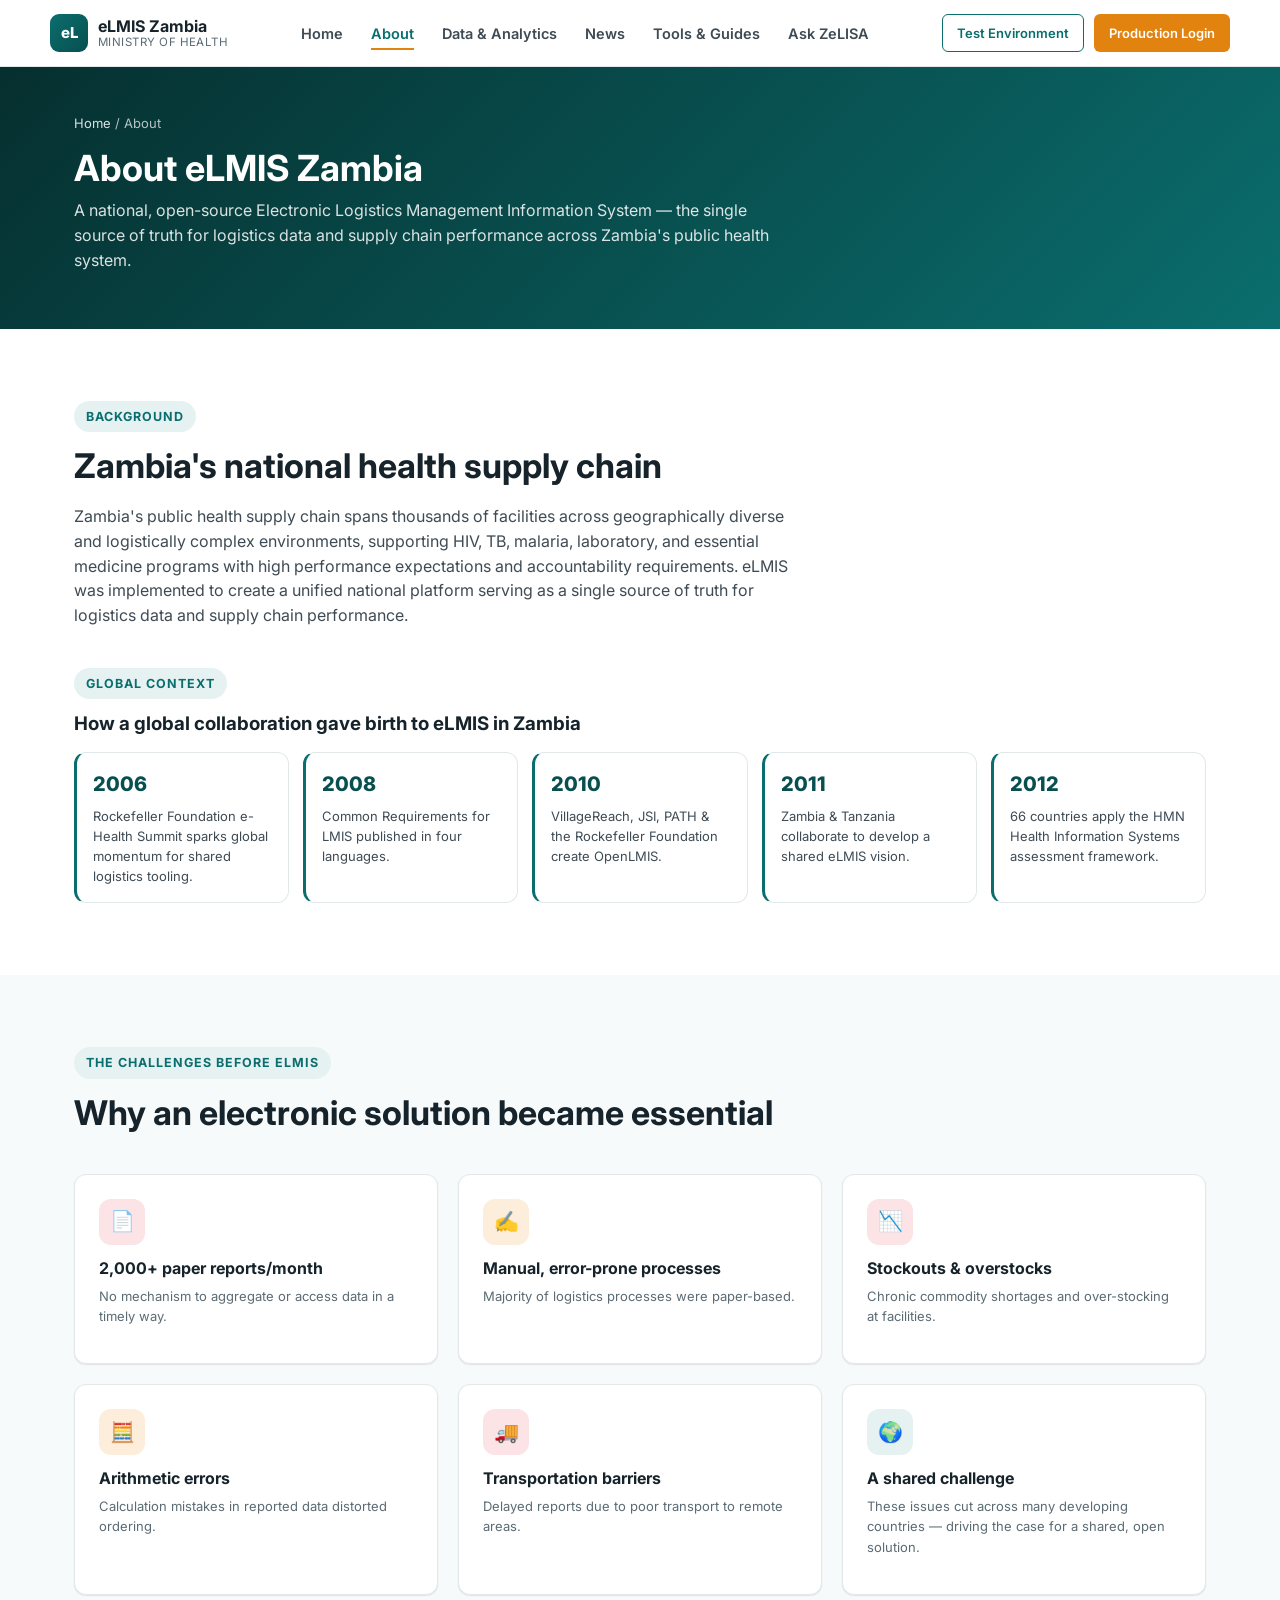
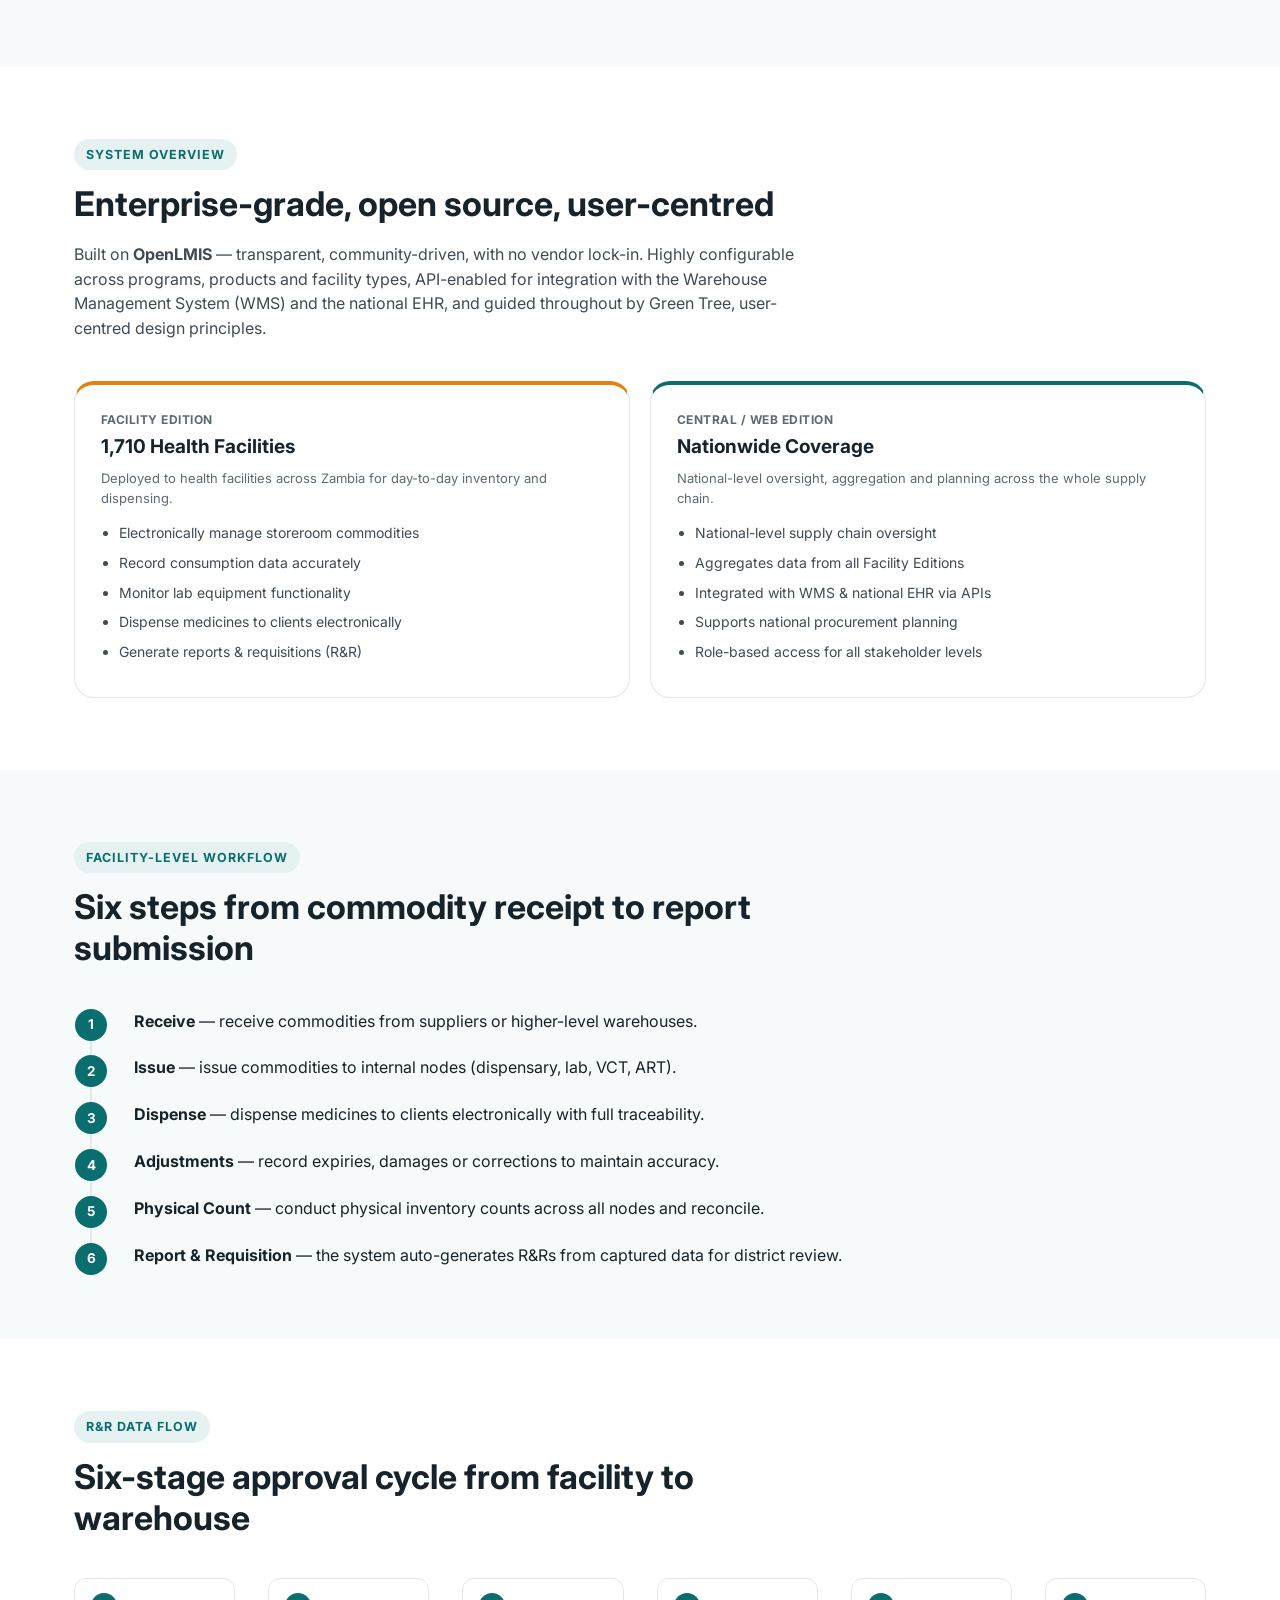
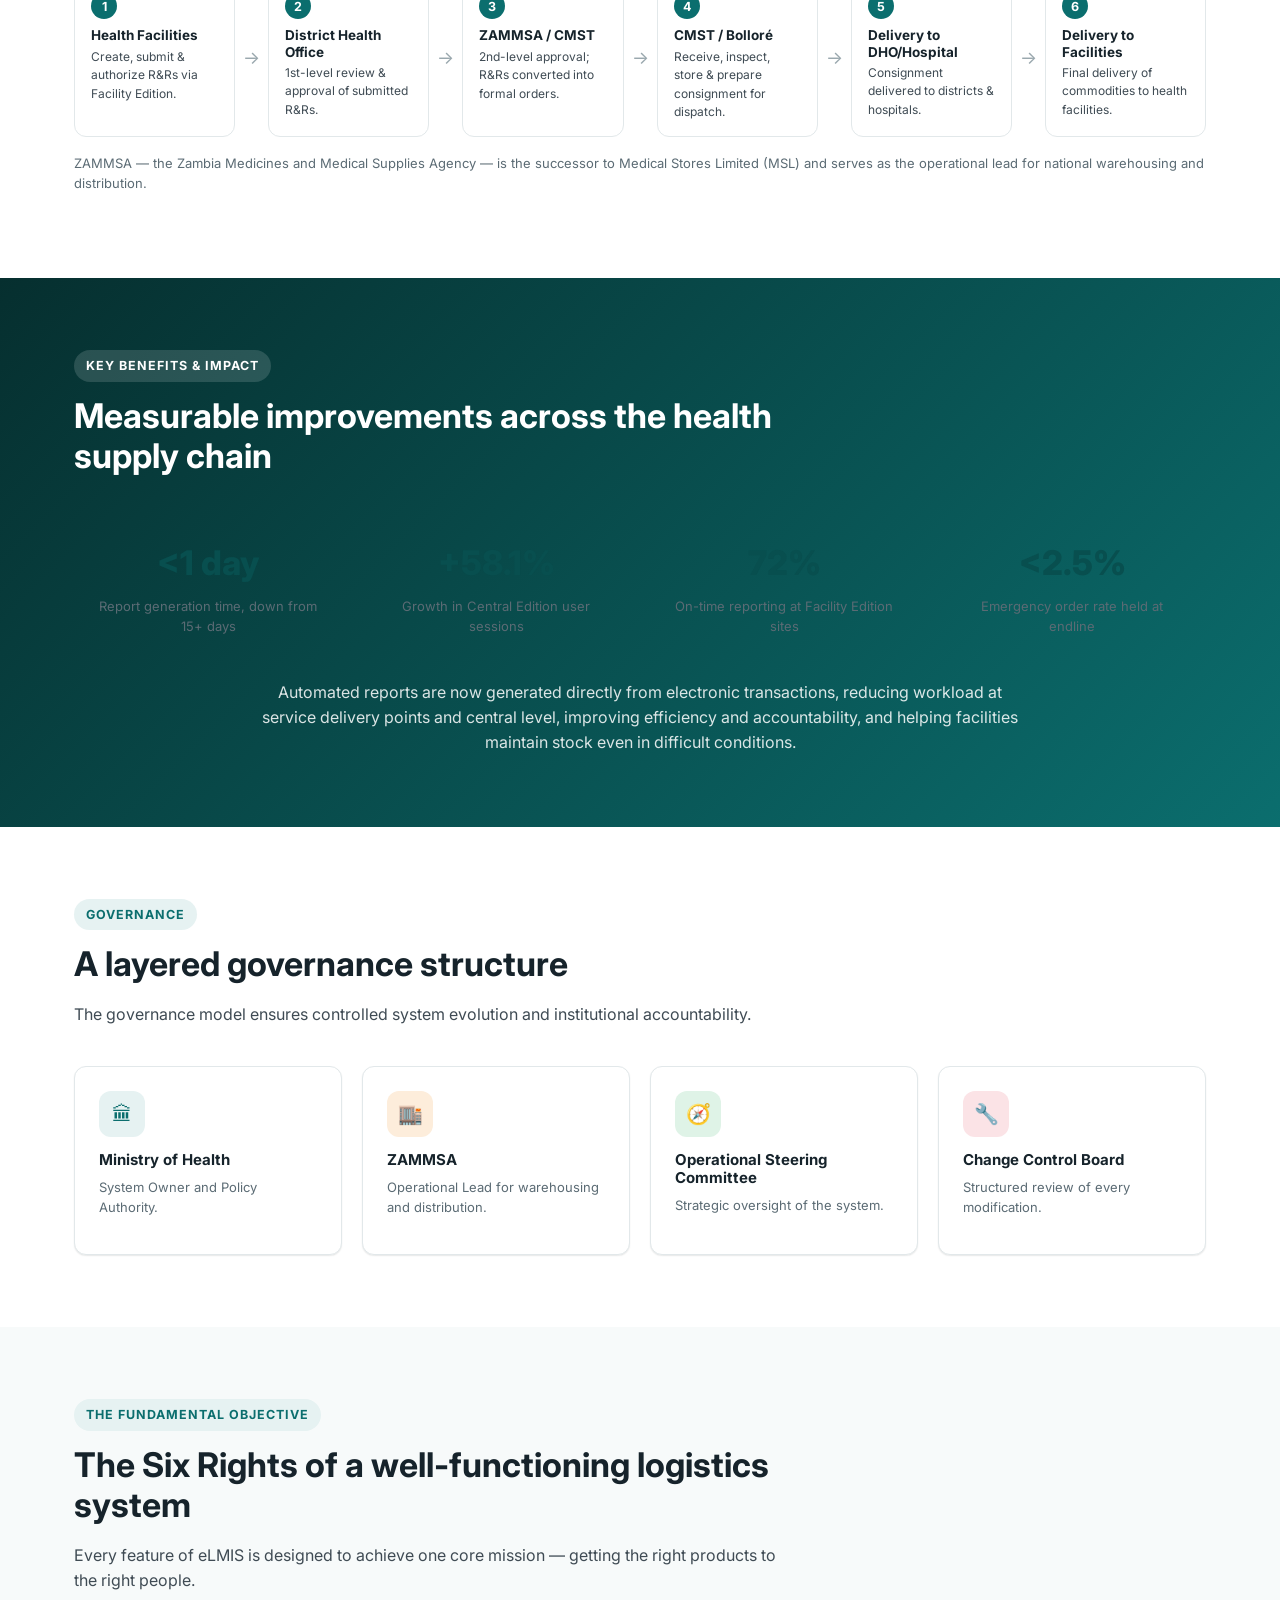
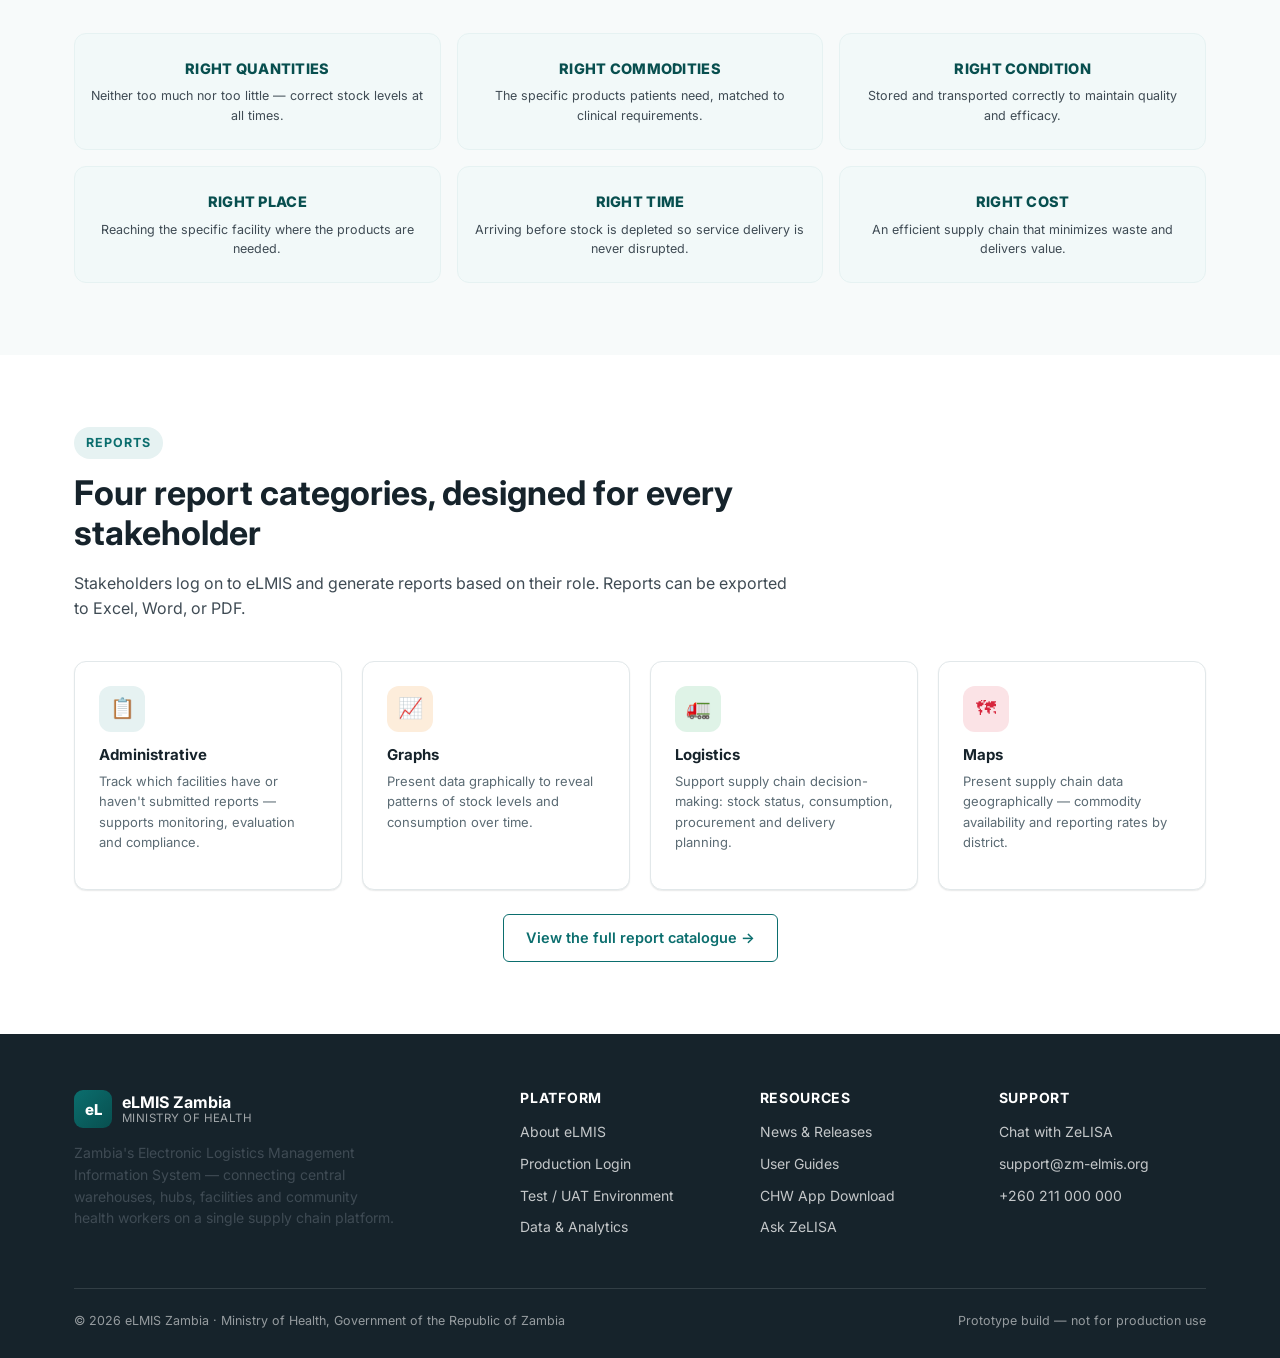
==== about.html @ 956656cf "Initial prototype: eLMIS Zambia portal" ====
<!DOCTYPE html>
<html lang="en">
<head>
<meta charset="UTF-8" />
<meta name="viewport" content="width=device-width, initial-scale=1.0" />
<title>About eLMIS — eLMIS Zambia</title>
<meta name="description" content="Background, history, editions, workflows and governance of Zambia's Electronic Logistics Management Information System (eLMIS)." />
<link rel="preconnect" href="https://fonts.googleapis.com">
<link href="https://fonts.googleapis.com/css2?family=Inter:wght@400;500;600;700;800&display=swap" rel="stylesheet">
<link rel="stylesheet" href="assets/css/style.css" />
</head>
<body>

<header class="site-header">
  <div class="container nav-bar">
    <a href="index.html" class="brand">
      <span class="brand-mark">eL</span>
      <span class="brand-text"><strong>eLMIS Zambia</strong><span>Ministry of Health</span></span>
    </a>
    <nav>
      <ul class="nav-links">
        <li><a href="index.html">Home</a></li>
        <li><a href="about.html" class="active">About</a></li>
        <li><a href="analytics.html">Data &amp; Analytics</a></li>
        <li><a href="news.html">News</a></li>
        <li><a href="tools-guides.html">Tools &amp; Guides</a></li>
        <li><a href="zelisa.html">Ask ZeLISA</a></li>
      </ul>
    </nav>
    <div class="nav-cta">
      <a href="index.html#environments" class="btn btn-secondary btn-sm">Test Environment</a>
      <a href="https://zm-elmis.org/public/pages/login.html" target="_blank" rel="noopener" class="btn btn-primary btn-sm">Production Login</a>
      <button class="nav-toggle" aria-label="Menu">☰</button>
    </div>
  </div>
</header>

<section class="page-hero">
  <div class="container">
    <div class="breadcrumb"><a href="index.html">Home</a> / About</div>
    <h1>About eLMIS Zambia</h1>
    <p style="max-width:700px; color:rgba(255,255,255,.85);">A national, open-source Electronic Logistics Management Information System — the single source of truth for logistics data and supply chain performance across Zambia's public health system.</p>
  </div>
</section>

<!-- BACKGROUND -->
<section class="section">
  <div class="container">
    <div class="section-head">
      <span class="eyebrow">Background</span>
      <h2>Zambia's national health supply chain</h2>
      <p>Zambia's public health supply chain spans thousands of facilities across geographically diverse and logistically complex environments, supporting HIV, TB, malaria, laboratory, and essential medicine programs with high performance expectations and accountability requirements. eLMIS was implemented to create a unified national platform serving as a single source of truth for logistics data and supply chain performance.</p>
    </div>

    <span class="eyebrow">Global Context</span>
    <h3 style="margin-bottom:16px;">How a global collaboration gave birth to eLMIS in Zambia</h3>
    <div class="timeline-grid">
      <div class="timeline-item"><div class="year">2006</div><p>Rockefeller Foundation e-Health Summit sparks global momentum for shared logistics tooling.</p></div>
      <div class="timeline-item"><div class="year">2008</div><p>Common Requirements for LMIS published in four languages.</p></div>
      <div class="timeline-item"><div class="year">2010</div><p>VillageReach, JSI, PATH &amp; the Rockefeller Foundation create OpenLMIS.</p></div>
      <div class="timeline-item"><div class="year">2011</div><p>Zambia &amp; Tanzania collaborate to develop a shared eLMIS vision.</p></div>
      <div class="timeline-item"><div class="year">2012</div><p>66 countries apply the HMN Health Information Systems assessment framework.</p></div>
    </div>
  </div>
</section>

<!-- CHALLENGES -->
<section class="section section--alt">
  <div class="container">
    <div class="section-head">
      <span class="eyebrow">The Challenges Before eLMIS</span>
      <h2>Why an electronic solution became essential</h2>
    </div>
    <div class="card-grid cols-3">
      <div class="card"><div class="icon-badge red">📄</div><h3 style="font-size:16px;">2,000+ paper reports/month</h3><p class="small">No mechanism to aggregate or access data in a timely way.</p></div>
      <div class="card"><div class="icon-badge orange">✍️</div><h3 style="font-size:16px;">Manual, error-prone processes</h3><p class="small">Majority of logistics processes were paper-based.</p></div>
      <div class="card"><div class="icon-badge red">📉</div><h3 style="font-size:16px;">Stockouts &amp; overstocks</h3><p class="small">Chronic commodity shortages and over-stocking at facilities.</p></div>
      <div class="card"><div class="icon-badge orange">🧮</div><h3 style="font-size:16px;">Arithmetic errors</h3><p class="small">Calculation mistakes in reported data distorted ordering.</p></div>
      <div class="card"><div class="icon-badge red">🚚</div><h3 style="font-size:16px;">Transportation barriers</h3><p class="small">Delayed reports due to poor transport to remote areas.</p></div>
      <div class="card"><div class="icon-badge teal">🌍</div><h3 style="font-size:16px;">A shared challenge</h3><p class="small">These issues cut across many developing countries — driving the case for a shared, open solution.</p></div>
    </div>
  </div>
</section>

<!-- SYSTEM OVERVIEW -->
<section class="section">
  <div class="container">
    <div class="section-head">
      <span class="eyebrow">System Overview</span>
      <h2>Enterprise-grade, open source, user-centred</h2>
      <p>Built on <strong>OpenLMIS</strong> — transparent, community-driven, with no vendor lock-in. Highly configurable across programs, products and facility types, API-enabled for integration with the Warehouse Management System (WMS) and the national EHR, and guided throughout by Green Tree, user-centred design principles.</p>
    </div>

    <div class="card-grid cols-2">
      <div class="edition-card facility">
        <div class="edition-badge">Facility Edition</div>
        <h3>1,710 Health Facilities</h3>
        <p class="small">Deployed to health facilities across Zambia for day-to-day inventory and dispensing.</p>
        <ul>
          <li>Electronically manage storeroom commodities</li>
          <li>Record consumption data accurately</li>
          <li>Monitor lab equipment functionality</li>
          <li>Dispense medicines to clients electronically</li>
          <li>Generate reports &amp; requisitions (R&amp;R)</li>
        </ul>
      </div>
      <div class="edition-card central">
        <div class="edition-badge">Central / Web Edition</div>
        <h3>Nationwide Coverage</h3>
        <p class="small">National-level oversight, aggregation and planning across the whole supply chain.</p>
        <ul>
          <li>National-level supply chain oversight</li>
          <li>Aggregates data from all Facility Editions</li>
          <li>Integrated with WMS &amp; national EHR via APIs</li>
          <li>Supports national procurement planning</li>
          <li>Role-based access for all stakeholder levels</li>
        </ul>
      </div>
    </div>
  </div>
</section>

<!-- FACILITY WORKFLOW -->
<section class="section section--alt">
  <div class="container">
    <div class="section-head">
      <span class="eyebrow">Facility-Level Workflow</span>
      <h2>Six steps from commodity receipt to report submission</h2>
    </div>
    <ol class="steps">
      <li><strong>Receive</strong> — receive commodities from suppliers or higher-level warehouses.</li>
      <li><strong>Issue</strong> — issue commodities to internal nodes (dispensary, lab, VCT, ART).</li>
      <li><strong>Dispense</strong> — dispense medicines to clients electronically with full traceability.</li>
      <li><strong>Adjustments</strong> — record expiries, damages or corrections to maintain accuracy.</li>
      <li><strong>Physical Count</strong> — conduct physical inventory counts across all nodes and reconcile.</li>
      <li><strong>Report &amp; Requisition</strong> — the system auto-generates R&amp;Rs from captured data for district review.</li>
    </ol>
  </div>
</section>

<!-- R&R DATA FLOW -->
<section class="section">
  <div class="container">
    <div class="section-head">
      <span class="eyebrow">R&amp;R Data Flow</span>
      <h2>Six-stage approval cycle from facility to warehouse</h2>
    </div>
    <div class="flow-steps">
      <div class="flow-step"><div class="flow-num">1</div><h4>Health Facilities</h4><p>Create, submit &amp; authorize R&amp;Rs via Facility Edition.</p></div>
      <div class="flow-arrow">→</div>
      <div class="flow-step"><div class="flow-num">2</div><h4>District Health Office</h4><p>1st-level review &amp; approval of submitted R&amp;Rs.</p></div>
      <div class="flow-arrow">→</div>
      <div class="flow-step"><div class="flow-num">3</div><h4>ZAMMSA / CMST</h4><p>2nd-level approval; R&amp;Rs converted into formal orders.</p></div>
      <div class="flow-arrow">→</div>
      <div class="flow-step"><div class="flow-num">4</div><h4>CMST / Bolloré</h4><p>Receive, inspect, store &amp; prepare consignment for dispatch.</p></div>
      <div class="flow-arrow">→</div>
      <div class="flow-step"><div class="flow-num">5</div><h4>Delivery to DHO/Hospital</h4><p>Consignment delivered to districts &amp; hospitals.</p></div>
      <div class="flow-arrow">→</div>
      <div class="flow-step"><div class="flow-num">6</div><h4>Delivery to Facilities</h4><p>Final delivery of commodities to health facilities.</p></div>
    </div>
    <p class="small" style="margin-top:16px;">ZAMMSA — the Zambia Medicines and Medical Supplies Agency — is the successor to Medical Stores Limited (MSL) and serves as the operational lead for national warehousing and distribution.</p>
  </div>
</section>

<!-- KEY IMPACT -->
<section class="section section--teal">
  <div class="container">
    <div class="section-head">
      <span class="eyebrow" style="background:rgba(255,255,255,.14); color:#fff;">Key Benefits &amp; Impact</span>
      <h2>Measurable improvements across the health supply chain</h2>
    </div>
    <div class="card-grid cols-4">
      <div class="impact-stat"><div class="big">&lt;1 day</div><div class="lbl">Report generation time, down from 15+ days</div></div>
      <div class="impact-stat"><div class="big">+58.1%</div><div class="lbl">Growth in Central Edition user sessions</div></div>
      <div class="impact-stat"><div class="big">72%</div><div class="lbl">On-time reporting at Facility Edition sites</div></div>
      <div class="impact-stat"><div class="big">&lt;2.5%</div><div class="lbl">Emergency order rate held at endline</div></div>
    </div>
    <p style="max-width:760px; margin:24px auto 0; text-align:center; color:rgba(255,255,255,.85);">
      Automated reports are now generated directly from electronic transactions, reducing workload at service delivery points and central level, improving efficiency and accountability, and helping facilities maintain stock even in difficult conditions.
    </p>
  </div>
</section>

<!-- GOVERNANCE -->
<section class="section">
  <div class="container">
    <div class="section-head">
      <span class="eyebrow">Governance</span>
      <h2>A layered governance structure</h2>
      <p>The governance model ensures controlled system evolution and institutional accountability.</p>
    </div>
    <div class="card-grid cols-4">
      <div class="card"><div class="icon-badge teal">🏛</div><h3 style="font-size:15px;">Ministry of Health</h3><p class="small">System Owner and Policy Authority.</p></div>
      <div class="card"><div class="icon-badge orange">🏬</div><h3 style="font-size:15px;">ZAMMSA</h3><p class="small">Operational Lead for warehousing and distribution.</p></div>
      <div class="card"><div class="icon-badge green">🧭</div><h3 style="font-size:15px;">Operational Steering Committee</h3><p class="small">Strategic oversight of the system.</p></div>
      <div class="card"><div class="icon-badge red">🔧</div><h3 style="font-size:15px;">Change Control Board</h3><p class="small">Structured review of every modification.</p></div>
    </div>
  </div>
</section>

<!-- SIX RIGHTS -->
<section class="section section--alt">
  <div class="container">
    <div class="section-head">
      <span class="eyebrow">The Fundamental Objective</span>
      <h2>The Six Rights of a well-functioning logistics system</h2>
      <p>Every feature of eLMIS is designed to achieve one core mission — getting the right products to the right people.</p>
    </div>
    <div class="rights-grid">
      <div class="right-box"><div class="right-title">RIGHT QUANTITIES</div><p>Neither too much nor too little — correct stock levels at all times.</p></div>
      <div class="right-box"><div class="right-title">RIGHT COMMODITIES</div><p>The specific products patients need, matched to clinical requirements.</p></div>
      <div class="right-box"><div class="right-title">RIGHT CONDITION</div><p>Stored and transported correctly to maintain quality and efficacy.</p></div>
      <div class="right-box"><div class="right-title">RIGHT PLACE</div><p>Reaching the specific facility where the products are needed.</p></div>
      <div class="right-box"><div class="right-title">RIGHT TIME</div><p>Arriving before stock is depleted so service delivery is never disrupted.</p></div>
      <div class="right-box"><div class="right-title">RIGHT COST</div><p>An efficient supply chain that minimizes waste and delivers value.</p></div>
    </div>
  </div>
</section>

<!-- REPORT CATEGORIES -->
<section class="section" id="report-categories">
  <div class="container">
    <div class="section-head">
      <span class="eyebrow">Reports</span>
      <h2>Four report categories, designed for every stakeholder</h2>
      <p>Stakeholders log on to eLMIS and generate reports based on their role. Reports can be exported to Excel, Word, or PDF.</p>
    </div>
    <div class="card-grid cols-4">
      <div class="card"><div class="icon-badge teal">📋</div><h3 style="font-size:15px;">Administrative</h3><p class="small">Track which facilities have or haven't submitted reports — supports monitoring, evaluation and compliance.</p></div>
      <div class="card"><div class="icon-badge orange">📈</div><h3 style="font-size:15px;">Graphs</h3><p class="small">Present data graphically to reveal patterns of stock levels and consumption over time.</p></div>
      <div class="card"><div class="icon-badge green">🚛</div><h3 style="font-size:15px;">Logistics</h3><p class="small">Support supply chain decision-making: stock status, consumption, procurement and delivery planning.</p></div>
      <div class="card"><div class="icon-badge red">🗺</div><h3 style="font-size:15px;">Maps</h3><p class="small">Present supply chain data geographically — commodity availability and reporting rates by district.</p></div>
    </div>
    <div class="text-center" style="margin-top:24px;">
      <a href="tools-guides.html#report-catalogue" class="btn btn-secondary">View the full report catalogue →</a>
    </div>
  </div>
</section>

<footer class="site-footer" id="site-footer"></footer>

<script src="assets/js/icons.js"></script>
<script src="assets/js/main.js"></script>
<script src="assets/js/partials.js"></script>
</body>
</html>
---- assets/css/style.css ----
/* ==========================================================================
   eLMIS Zambia Portal — Prototype Stylesheet
   ========================================================================== */

:root {
  --teal: #0b6e6e;
  --teal-dark: #084f4f;
  --teal-darker: #062f2f;
  --teal-light: #e6f2f2;
  --teal-tint: #f2f9f9;
  --green: #178a4c;
  --orange: #e2820f;
  --red: #d7263d;
  --amber: #f4b400;

  --ink: #16232b;
  --gray-900: #1f2937;
  --gray-700: #3f4b54;
  --gray-600: #5b6b74;
  --gray-400: #9aa8ae;
  --gray-200: #e2e8ea;
  --gray-100: #eef2f3;
  --gray-50: #f7fafa;
  --white: #ffffff;

  --radius-sm: 6px;
  --radius: 12px;
  --radius-lg: 20px;
  --shadow-sm: 0 1px 2px rgba(16, 34, 34, 0.06), 0 1px 1px rgba(16,34,34,0.04);
  --shadow: 0 8px 24px rgba(8, 40, 40, 0.08);
  --shadow-lg: 0 20px 48px rgba(8, 40, 40, 0.14);
  --maxw: 1180px;
}

* { box-sizing: border-box; }
html { scroll-behavior: smooth; }

body {
  margin: 0;
  font-family: "Inter", -apple-system, BlinkMacSystemFont, "Segoe UI", Roboto, sans-serif;
  color: var(--ink);
  background: var(--white);
  line-height: 1.55;
  -webkit-font-smoothing: antialiased;
}

img { max-width: 100%; display: block; }
a { color: inherit; }
h1, h2, h3, h4 { line-height: 1.2; margin: 0 0 .5em; font-weight: 700; }
p { margin: 0 0 1em; color: var(--gray-700); }

.container {
  max-width: var(--maxw);
  margin: 0 auto;
  padding: 0 24px;
}

.section { padding: 72px 0; }
.section--tight { padding: 40px 0; }
.section--alt { background: var(--gray-50); }
.section--teal { background: linear-gradient(135deg, var(--teal-darker), var(--teal)); color: var(--white); }
.section--teal p, .section--teal h1, .section--teal h2, .section--teal h3 { color: var(--white); }

.eyebrow {
  display: inline-flex;
  align-items: center;
  gap: 8px;
  font-size: 12.5px;
  font-weight: 700;
  letter-spacing: .08em;
  text-transform: uppercase;
  color: var(--teal);
  background: var(--teal-light);
  padding: 6px 12px;
  border-radius: 999px;
  margin-bottom: 14px;
}

.section-head { max-width: 720px; margin: 0 0 40px; }
.section-head h2 { font-size: clamp(26px, 3vw, 34px); }
.section-head p { font-size: 16px; }

/* ---------------- Buttons ---------------- */
.btn {
  display: inline-flex;
  align-items: center;
  justify-content: center;
  gap: 8px;
  padding: 12px 22px;
  border-radius: var(--radius-sm);
  font-weight: 600;
  font-size: 14.5px;
  text-decoration: none;
  border: 1px solid transparent;
  cursor: pointer;
  transition: transform .12s ease, box-shadow .12s ease, background .15s ease;
  white-space: nowrap;
}
.btn:hover { transform: translateY(-1px); }
.btn-primary { background: var(--orange); color: var(--white); }
.btn-primary:hover { background: #c96f0a; }
.btn-secondary { background: var(--white); color: var(--teal); border-color: var(--teal); }
.btn-secondary:hover { background: var(--teal-light); }
.btn-outline-light { background: transparent; color: var(--white); border-color: rgba(255,255,255,.5); }
.btn-outline-light:hover { background: rgba(255,255,255,.12); }
.btn-dark { background: var(--ink); color: var(--white); }
.btn-block { width: 100%; }
.btn-sm { padding: 8px 14px; font-size: 13px; }

/* ---------------- Header / Nav ---------------- */
.site-header {
  position: sticky;
  top: 0;
  z-index: 100;
  background: var(--white);
  border-bottom: 1px solid var(--gray-200);
}
.nav-bar {
  display: flex;
  align-items: center;
  justify-content: space-between;
  gap: 24px;
  padding: 14px 0;
}
.brand { display: flex; align-items: center; gap: 10px; text-decoration: none; }
.brand-mark {
  width: 38px; height: 38px; border-radius: 9px;
  background: linear-gradient(135deg, var(--teal), var(--teal-dark));
  display: flex; align-items: center; justify-content: center;
  color: var(--white); font-weight: 800; font-size: 15px;
  flex-shrink: 0;
}
.brand-text { line-height: 1.1; }
.brand-text strong { display: block; font-size: 16px; color: var(--ink); }
.brand-text span { display: block; font-size: 11.5px; color: var(--gray-600); letter-spacing: .04em; text-transform: uppercase; }

.nav-links { display: flex; align-items: center; gap: 28px; list-style: none; margin: 0; padding: 0; }
.nav-links a {
  text-decoration: none; font-size: 14.5px; font-weight: 600; color: var(--gray-700);
  padding: 6px 0; border-bottom: 2px solid transparent;
}
.nav-links a:hover, .nav-links a.active { color: var(--teal); border-bottom-color: var(--orange); }
.nav-cta { display: flex; align-items: center; gap: 10px; }

.nav-toggle { display: none; }

@media (max-width: 900px) {
  .nav-links { display: none; }
  .nav-cta .btn-secondary { display: none; }
  .nav-toggle {
    display: inline-flex; border: 1px solid var(--gray-200); background: var(--white);
    border-radius: var(--radius-sm); padding: 8px 10px; cursor: pointer;
  }
}

/* ---------------- Hero ---------------- */
.hero {
  padding: 64px 0 48px;
  background:
    radial-gradient(1100px 420px at 85% -10%, rgba(226,130,15,.18), transparent 60%),
    linear-gradient(135deg, var(--teal-darker), var(--teal) 70%);
  color: var(--white);
  position: relative;
  overflow: hidden;
}
.hero-grid { display: grid; grid-template-columns: 1.1fr .9fr; gap: 48px; align-items: center; }
@media (max-width: 900px) { .hero-grid { grid-template-columns: 1fr; } }
.hero h1 { font-size: clamp(30px, 4.4vw, 46px); }
.hero p.lead { font-size: 17.5px; color: rgba(255,255,255,.88); max-width: 560px; }
.hero-actions { display: flex; flex-wrap: wrap; gap: 12px; margin-top: 22px; }

.hero-card {
  background: rgba(255,255,255,.08);
  border: 1px solid rgba(255,255,255,.18);
  border-radius: var(--radius-lg);
  padding: 22px;
  backdrop-filter: blur(6px);
}
.hero-card h3 { font-size: 14px; text-transform: uppercase; letter-spacing: .06em; color: rgba(255,255,255,.75); margin-bottom: 16px; }
.env-option {
  display: flex; align-items: center; justify-content: space-between; gap: 12px;
  background: rgba(255,255,255,.06); border: 1px solid rgba(255,255,255,.14);
  border-radius: var(--radius); padding: 14px 16px; margin-bottom: 12px;
}
.env-option:last-child { margin-bottom: 0; }
.env-option .env-name { font-weight: 700; font-size: 15px; }
.env-option .env-desc { font-size: 12.5px; color: rgba(255,255,255,.7); }
.env-dot { width: 9px; height: 9px; border-radius: 50%; display: inline-block; margin-right: 8px; }
.env-dot.prod { background: #37e08a; box-shadow: 0 0 0 3px rgba(55,224,138,.25); }
.env-dot.test { background: var(--amber); box-shadow: 0 0 0 3px rgba(244,180,0,.25); }

/* ---------------- Stats ---------------- */
.stats-grid {
  display: grid;
  grid-template-columns: repeat(3, 1fr);
  gap: 20px;
  margin-top: -64px;
  position: relative;
  z-index: 2;
}
@media (max-width: 900px) { .stats-grid { grid-template-columns: repeat(2, 1fr); margin-top: 24px; } }
@media (max-width: 560px) { .stats-grid { grid-template-columns: 1fr; } }

.stat-card {
  background: var(--white);
  border: 1px solid var(--gray-200);
  border-radius: var(--radius);
  padding: 22px 20px;
  box-shadow: var(--shadow);
}
.stat-icon {
  width: 40px; height: 40px; border-radius: 10px;
  background: var(--teal-light); color: var(--teal);
  display: flex; align-items: center; justify-content: center;
  margin-bottom: 14px; font-size: 18px;
}
.stat-value { font-size: 30px; font-weight: 800; color: var(--ink); }
.stat-label { font-size: 13.5px; color: var(--gray-600); margin-top: 4px; }

/* ---------------- Cards / Grids ---------------- */
.card {
  background: var(--white);
  border: 1px solid var(--gray-200);
  border-radius: var(--radius);
  padding: 24px;
  box-shadow: var(--shadow-sm);
}
.card-grid { display: grid; gap: 20px; }
.card-grid.cols-2 { grid-template-columns: repeat(2, 1fr); }
.card-grid.cols-3 { grid-template-columns: repeat(3, 1fr); }
.card-grid.cols-4 { grid-template-columns: repeat(4, 1fr); }
@media (max-width: 900px) { .card-grid.cols-3, .card-grid.cols-4 { grid-template-columns: repeat(2, 1fr); } }
@media (max-width: 600px) { .card-grid.cols-2, .card-grid.cols-3, .card-grid.cols-4 { grid-template-columns: 1fr; } }

.icon-badge {
  width: 46px; height: 46px; border-radius: 12px;
  display: flex; align-items: center; justify-content: center;
  font-size: 20px; margin-bottom: 14px;
}
.icon-badge.teal { background: var(--teal-light); color: var(--teal); }
.icon-badge.orange { background: #fdeddb; color: var(--orange); }
.icon-badge.green { background: #dff3e7; color: var(--green); }
.icon-badge.red { background: #fbe3e6; color: var(--red); }

.tag {
  display: inline-block; font-size: 11.5px; font-weight: 700; text-transform: uppercase;
  letter-spacing: .04em; padding: 4px 10px; border-radius: 999px; background: var(--teal-light); color: var(--teal);
}
.tag.orange { background: #fdeddb; color: var(--orange); }
.tag.red { background: #fbe3e6; color: var(--red); }
.tag.gray { background: var(--gray-100); color: var(--gray-700); }

/* ---------------- Footer ---------------- */
.site-footer { background: var(--ink); color: rgba(255,255,255,.8); padding: 56px 0 28px; }
.footer-grid { display: grid; grid-template-columns: 2fr 1fr 1fr 1fr; gap: 32px; }
@media (max-width: 800px) { .footer-grid { grid-template-columns: 1fr 1fr; } }
.site-footer h4 { color: var(--white); font-size: 14px; text-transform: uppercase; letter-spacing: .05em; margin-bottom: 14px; }
.site-footer ul { list-style: none; padding: 0; margin: 0; }
.site-footer li { margin-bottom: 10px; font-size: 14px; }
.site-footer a { text-decoration: none; color: rgba(255,255,255,.75); }
.site-footer a:hover { color: var(--white); }
.footer-bottom {
  margin-top: 40px; padding-top: 22px; border-top: 1px solid rgba(255,255,255,.12);
  display: flex; justify-content: space-between; flex-wrap: wrap; gap: 12px; font-size: 12.5px; color: rgba(255,255,255,.55);
}

/* ---------------- Page header (sub-pages) ---------------- */
.page-hero {
  padding: 46px 0 40px;
  background: linear-gradient(135deg, var(--teal-darker), var(--teal));
  color: var(--white);
}
.page-hero h1 { font-size: clamp(26px, 3.6vw, 36px); margin-bottom: 8px; }
.breadcrumb { font-size: 13px; color: rgba(255,255,255,.7); margin-bottom: 14px; }
.breadcrumb a { text-decoration: none; color: rgba(255,255,255,.85); }

/* ---------------- Tabs (Analytics dashboard) ---------------- */
.dash-shell {
  display: grid;
  grid-template-columns: 220px 1fr;
  gap: 0;
  border: 1px solid var(--gray-200);
  border-radius: var(--radius-lg);
  overflow: hidden;
  box-shadow: var(--shadow);
}
@media (max-width: 860px) { .dash-shell { grid-template-columns: 1fr; } }

.dash-sidebar { background: var(--gray-50); border-right: 1px solid var(--gray-200); padding: 18px 0; }
.dash-sidebar .dash-brand {
  display: flex; align-items: center; gap: 10px; padding: 0 18px 16px; margin-bottom: 10px;
  border-bottom: 1px solid var(--gray-200); font-weight: 700; font-size: 13.5px; color: var(--teal-dark);
}
.dash-tab {
  display: flex; align-items: center; gap: 10px;
  width: 100%; text-align: left; background: none; border: none; cursor: pointer;
  padding: 11px 18px; font-size: 14px; font-weight: 600; color: var(--gray-700);
  border-left: 3px solid transparent;
}
.dash-tab:hover { background: var(--teal-light); color: var(--teal-dark); }
.dash-tab.active { background: var(--teal-light); color: var(--teal-dark); border-left-color: var(--orange); }

.dash-main { padding: 24px; background: var(--white); }
.dash-toolbar {
  display: flex; flex-wrap: wrap; gap: 10px; align-items: center; justify-content: space-between;
  margin-bottom: 18px; padding-bottom: 16px; border-bottom: 1px solid var(--gray-100);
}
.dash-toolbar h3 { margin: 0; font-size: 13.5px; color: var(--teal); text-transform: uppercase; letter-spacing: .04em; }
.dash-filters { display: flex; flex-wrap: wrap; gap: 8px; }
.fake-select {
  font-size: 13px; padding: 8px 12px; border: 1px solid var(--gray-200); border-radius: var(--radius-sm);
  background: var(--white) url("data:image/svg+xml;utf8,<svg xmlns='http://www.w3.org/2000/svg' width='10' height='6'><path d='M0 0l5 6 5-6z' fill='%235b6b74'/></svg>") no-repeat right 10px center;
  padding-right: 26px; color: var(--gray-700);
}

.kpi-row { display: grid; grid-template-columns: repeat(4, 1fr); gap: 14px; margin-bottom: 20px; }
@media (max-width: 760px) { .kpi-row { grid-template-columns: repeat(2, 1fr); } }
.kpi-box { border: 1px solid var(--gray-200); border-radius: var(--radius); padding: 16px 18px; }
.kpi-box .kpi-value { font-size: 22px; font-weight: 800; color: var(--teal-dark); }
.kpi-box .kpi-label { font-size: 12px; color: var(--gray-600); text-transform: uppercase; letter-spacing: .03em; margin-top: 4px; }
.kpi-box.warn .kpi-value { color: var(--orange); }
.kpi-box.danger .kpi-value { color: var(--red); }
.kpi-box.good .kpi-value { color: var(--green); }

.chart-row { display: grid; grid-template-columns: repeat(3, 1fr); gap: 16px; margin-bottom: 20px; }
.chart-row.cols-2 { grid-template-columns: repeat(2, 1fr); }
@media (max-width: 900px) { .chart-row, .chart-row.cols-2 { grid-template-columns: 1fr; } }
.chart-card { border: 1px solid var(--gray-200); border-radius: var(--radius); padding: 16px; }
.chart-card h4 { font-size: 12.5px; text-transform: uppercase; letter-spacing: .03em; color: var(--gray-600); margin-bottom: 12px; }
.chart-card canvas { max-height: 240px; }

.wastage-row { display: grid; grid-template-columns: repeat(3, 1fr); gap: 14px; margin-bottom: 20px; }
@media (max-width: 700px) { .wastage-row { grid-template-columns: 1fr; } }
.wastage-box { border: 1px solid var(--gray-200); border-radius: var(--radius); padding: 14px 16px; }
.wastage-box .w-label { font-size: 12.5px; color: var(--gray-600); text-transform: uppercase; }
.wastage-box .w-value { font-size: 20px; font-weight: 800; float: right; }
.wastage-box.expired .w-value { color: var(--red); }
.wastage-box.damaged .w-value { color: var(--orange); }
.wastage-box.lost .w-value { color: var(--gray-700); }
.bar-track { background: var(--gray-100); border-radius: 999px; height: 6px; margin-top: 10px; overflow: hidden; clear: both; }
.bar-fill { height: 100%; border-radius: 999px; }
.bar-fill.expired { background: var(--red); }
.bar-fill.damaged { background: var(--orange); }
.bar-fill.lost { background: var(--gray-400); }

table.data-table { width: 100%; border-collapse: collapse; font-size: 13.5px; }
table.data-table th {
  text-align: left; font-size: 11.5px; text-transform: uppercase; letter-spacing: .03em;
  color: var(--white); background: var(--teal); padding: 10px 12px;
}
table.data-table td { padding: 10px 12px; border-bottom: 1px solid var(--gray-100); color: var(--gray-700); }
table.data-table tr:last-child td { border-bottom: none; }
.status-pill { font-size: 12px; font-weight: 700; padding: 3px 9px; border-radius: 999px; }
.status-pill.ontime { background: #dff3e7; color: var(--green); }
.status-pill.late { background: #fdeddb; color: var(--orange); }
.status-pill.pending { background: var(--gray-100); color: var(--gray-600); }
.status-pill.notdelivered { background: #fbe3e6; color: var(--red); }

.soh-cell { font-weight: 700; padding: 3px 10px; border-radius: 6px; display: inline-block; }
.soh-cell.red { background: var(--red); color: #fff; }
.soh-cell.green { background: #2fa96b; color: #fff; }
.soh-cell.none { color: var(--gray-400); }

/* ---------------- News ---------------- */
.filter-bar { display: flex; flex-wrap: wrap; gap: 8px; margin-bottom: 28px; }
.filter-chip {
  border: 1px solid var(--gray-200); background: var(--white); padding: 8px 16px;
  border-radius: 999px; font-size: 13.5px; font-weight: 600; color: var(--gray-700); cursor: pointer;
}
.filter-chip.active, .filter-chip:hover { background: var(--teal); border-color: var(--teal); color: var(--white); }

.news-list { display: grid; gap: 16px; }
.news-item {
  display: grid; grid-template-columns: 120px 1fr; gap: 20px;
  border: 1px solid var(--gray-200); border-radius: var(--radius); padding: 20px;
  background: var(--white);
}
@media (max-width: 640px) { .news-item { grid-template-columns: 1fr; } }
.news-date { font-size: 13px; color: var(--gray-600); font-weight: 700; }
.news-item h3 { font-size: 17px; margin-bottom: 6px; }

/* ---------------- Guides / Tools ---------------- */
.guide-row {
  display: flex; align-items: center; justify-content: space-between; gap: 16px;
  padding: 16px 4px; border-bottom: 1px solid var(--gray-100);
}
.guide-row:last-child { border-bottom: none; }
.guide-meta { font-size: 12.5px; color: var(--gray-600); margin-top: 3px; }

.steps { counter-reset: step; list-style: none; padding: 0; margin: 0; }
.steps li {
  counter-increment: step; position: relative; padding: 0 0 22px 42px; border-left: 2px solid var(--gray-200); margin-left: 16px;
}
.steps li:last-child { border-left-color: transparent; padding-bottom: 0; }
.steps li::before {
  content: counter(step); position: absolute; left: -17px; top: 0;
  width: 32px; height: 32px; border-radius: 50%; background: var(--teal); color: #fff;
  display: flex; align-items: center; justify-content: center; font-weight: 700; font-size: 13.5px;
}

/* ---------------- ZeLISA Chat ---------------- */
.zelisa-shell {
  display: grid; grid-template-columns: 280px 1fr; gap: 0;
  border: 1px solid var(--gray-200); border-radius: var(--radius-lg); overflow: hidden; box-shadow: var(--shadow);
  height: 640px;
}
@media (max-width: 860px) { .zelisa-shell { grid-template-columns: 1fr; height: auto; } }
.zelisa-side { background: var(--gray-50); border-right: 1px solid var(--gray-200); padding: 22px; overflow-y: auto; }
.zelisa-side h4 { font-size: 12.5px; text-transform: uppercase; color: var(--gray-600); letter-spacing: .04em; margin-bottom: 12px; }
.suggestion-chip {
  display: block; width: 100%; text-align: left; background: var(--white); border: 1px solid var(--gray-200);
  border-radius: var(--radius-sm); padding: 10px 12px; font-size: 13px; margin-bottom: 8px; cursor: pointer; color: var(--gray-700);
}
.suggestion-chip:hover { border-color: var(--teal); color: var(--teal-dark); }

.zelisa-main { display: flex; flex-direction: column; height: 100%; }
.zelisa-header { display: flex; align-items: center; gap: 12px; padding: 16px 20px; border-bottom: 1px solid var(--gray-200); }
.zelisa-avatar {
  width: 40px; height: 40px; border-radius: 50%; background: linear-gradient(135deg, var(--teal), var(--orange));
  display: flex; align-items: center; justify-content: center; color: #fff; font-weight: 800; font-size: 14px; flex-shrink: 0;
}
.zelisa-status { font-size: 12px; color: var(--green); font-weight: 600; display: flex; align-items: center; gap: 6px; }
.zelisa-status::before { content: ""; width: 7px; height: 7px; border-radius: 50%; background: var(--green); display: inline-block; }

.zelisa-messages { flex: 1; overflow-y: auto; padding: 20px; display: flex; flex-direction: column; gap: 14px; background: var(--gray-50); }
.msg { max-width: 74%; padding: 12px 15px; border-radius: 14px; font-size: 14.5px; line-height: 1.5; }
.msg.bot { background: var(--white); border: 1px solid var(--gray-200); align-self: flex-start; border-bottom-left-radius: 4px; }
.msg.user { background: var(--teal); color: #fff; align-self: flex-end; border-bottom-right-radius: 4px; }
.msg ul { margin: 8px 0 0 18px; padding: 0; }
.msg-meta { font-size: 11px; color: var(--gray-400); margin-top: 4px; }

.zelisa-input { display: flex; gap: 10px; padding: 16px 20px; border-top: 1px solid var(--gray-200); background: var(--white); }
.zelisa-input input {
  flex: 1; border: 1px solid var(--gray-200); border-radius: 999px; padding: 12px 18px; font-size: 14.5px; font-family: inherit;
}
.zelisa-input input:focus { outline: none; border-color: var(--teal); }
.zelisa-input button {
  border: none; background: var(--teal); color: #fff; width: 44px; height: 44px; border-radius: 50%; cursor: pointer;
  display: flex; align-items: center; justify-content: center; font-size: 16px; flex-shrink: 0;
}
.zelisa-input button:hover { background: var(--teal-dark); }
.typing-dots span {
  display: inline-block; width: 6px; height: 6px; border-radius: 50%; background: var(--gray-400); margin-right: 3px;
  animation: blink 1.2s infinite;
}
.typing-dots span:nth-child(2) { animation-delay: .2s; }
.typing-dots span:nth-child(3) { animation-delay: .4s; }
@keyframes blink { 0%, 80%, 100% { opacity: .3; } 40% { opacity: 1; } }

.disclaimer-banner {
  background: #fff8e6; border: 1px solid #f4e0a3; color: #7a5c00; font-size: 12.5px;
  padding: 10px 16px; border-radius: var(--radius-sm); margin-bottom: 16px;
}

/* ---------------- About page: timeline & flow ---------------- */
.timeline-grid { display: grid; grid-template-columns: repeat(5, 1fr); gap: 14px; }
@media (max-width: 900px) { .timeline-grid { grid-template-columns: repeat(2, 1fr); } }
@media (max-width: 560px) { .timeline-grid { grid-template-columns: 1fr; } }
.timeline-item { border: 1px solid var(--gray-200); border-left: 3px solid var(--teal); border-radius: var(--radius); padding: 16px; background: var(--white); }
.timeline-item .year { font-size: 20px; font-weight: 800; color: var(--teal-dark); }
.timeline-item p { font-size: 13px; margin: 6px 0 0; }

.flow-steps { display: flex; flex-wrap: wrap; align-items: stretch; gap: 8px; }
.flow-step {
  flex: 1 1 150px; border: 1px solid var(--gray-200); border-radius: var(--radius); padding: 14px 16px;
  background: var(--white); position: relative;
}
.flow-step .flow-num {
  width: 26px; height: 26px; border-radius: 50%; background: var(--teal); color: #fff; font-weight: 700; font-size: 12.5px;
  display: flex; align-items: center; justify-content: center; margin-bottom: 8px;
}
.flow-step h4 { font-size: 13.5px; margin: 0 0 4px; }
.flow-step p { font-size: 12px; margin: 0; }
.flow-arrow { display: flex; align-items: center; justify-content: center; color: var(--gray-400); font-size: 18px; flex: 0 0 auto; }
@media (max-width: 760px) { .flow-arrow { display: none; } }

.edition-card { border: 1px solid var(--gray-200); border-radius: var(--radius-lg); padding: 26px; background: var(--white); }
.edition-card.central { border-top: 4px solid var(--teal); }
.edition-card.facility { border-top: 4px solid var(--orange); }
.edition-card h3 { font-size: 19px; }
.edition-card .edition-badge { font-size: 12px; font-weight: 700; text-transform: uppercase; letter-spacing: .04em; color: var(--gray-600); margin-bottom: 6px; }
.edition-card ul { margin: 14px 0 0 18px; padding: 0; font-size: 14px; color: var(--gray-700); }
.edition-card li { margin-bottom: 8px; }

.rights-grid { display: grid; grid-template-columns: repeat(3, 1fr); gap: 16px; }
@media (max-width: 760px) { .rights-grid { grid-template-columns: repeat(2, 1fr); } }
@media (max-width: 500px) { .rights-grid { grid-template-columns: 1fr; } }
.right-box {
  text-align: center; padding: 24px 16px; border-radius: var(--radius); background: var(--teal-tint); border: 1px solid var(--teal-light);
}
.right-box .right-title { font-weight: 800; color: var(--teal-dark); font-size: 14.5px; letter-spacing: .02em; margin-bottom: 6px; }
.right-box p { font-size: 12.5px; margin: 0; }

.impact-stat { text-align: center; padding: 20px; }
.impact-stat .big { font-size: 34px; font-weight: 800; color: var(--teal-dark); }
.impact-stat .lbl { font-size: 13px; color: var(--gray-600); margin-top: 6px; }

/* ---------------- Utilities ---------------- */
.flex { display: flex; }
.items-center { align-items: center; }
.justify-between { justify-content: space-between; }
.gap-8 { gap: 8px; }
.gap-12 { gap: 12px; }
.gap-16 { gap: 16px; }
.mt-0 { margin-top: 0; }
.mt-24 { margin-top: 24px; }
.mb-0 { margin-bottom: 0; }
.text-center { text-align: center; }
.small { font-size: 13px; color: var(--gray-600); }
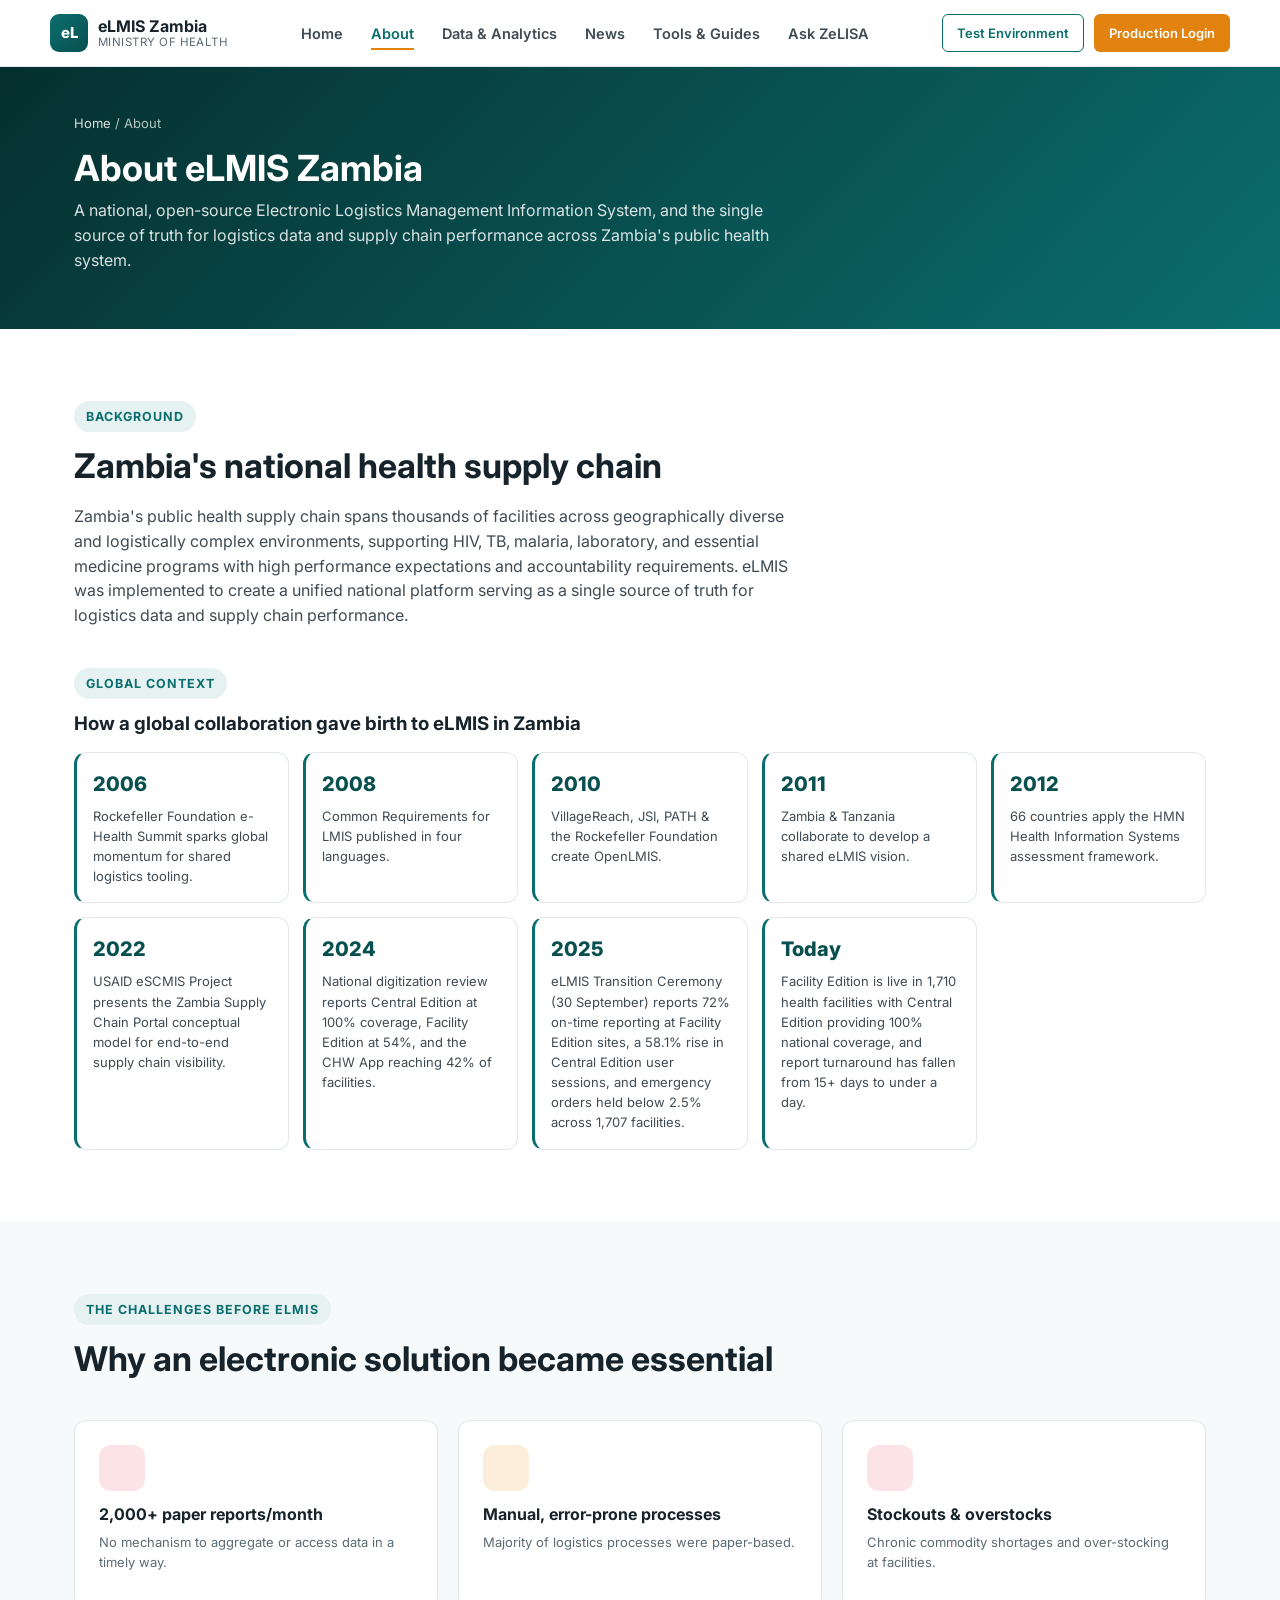
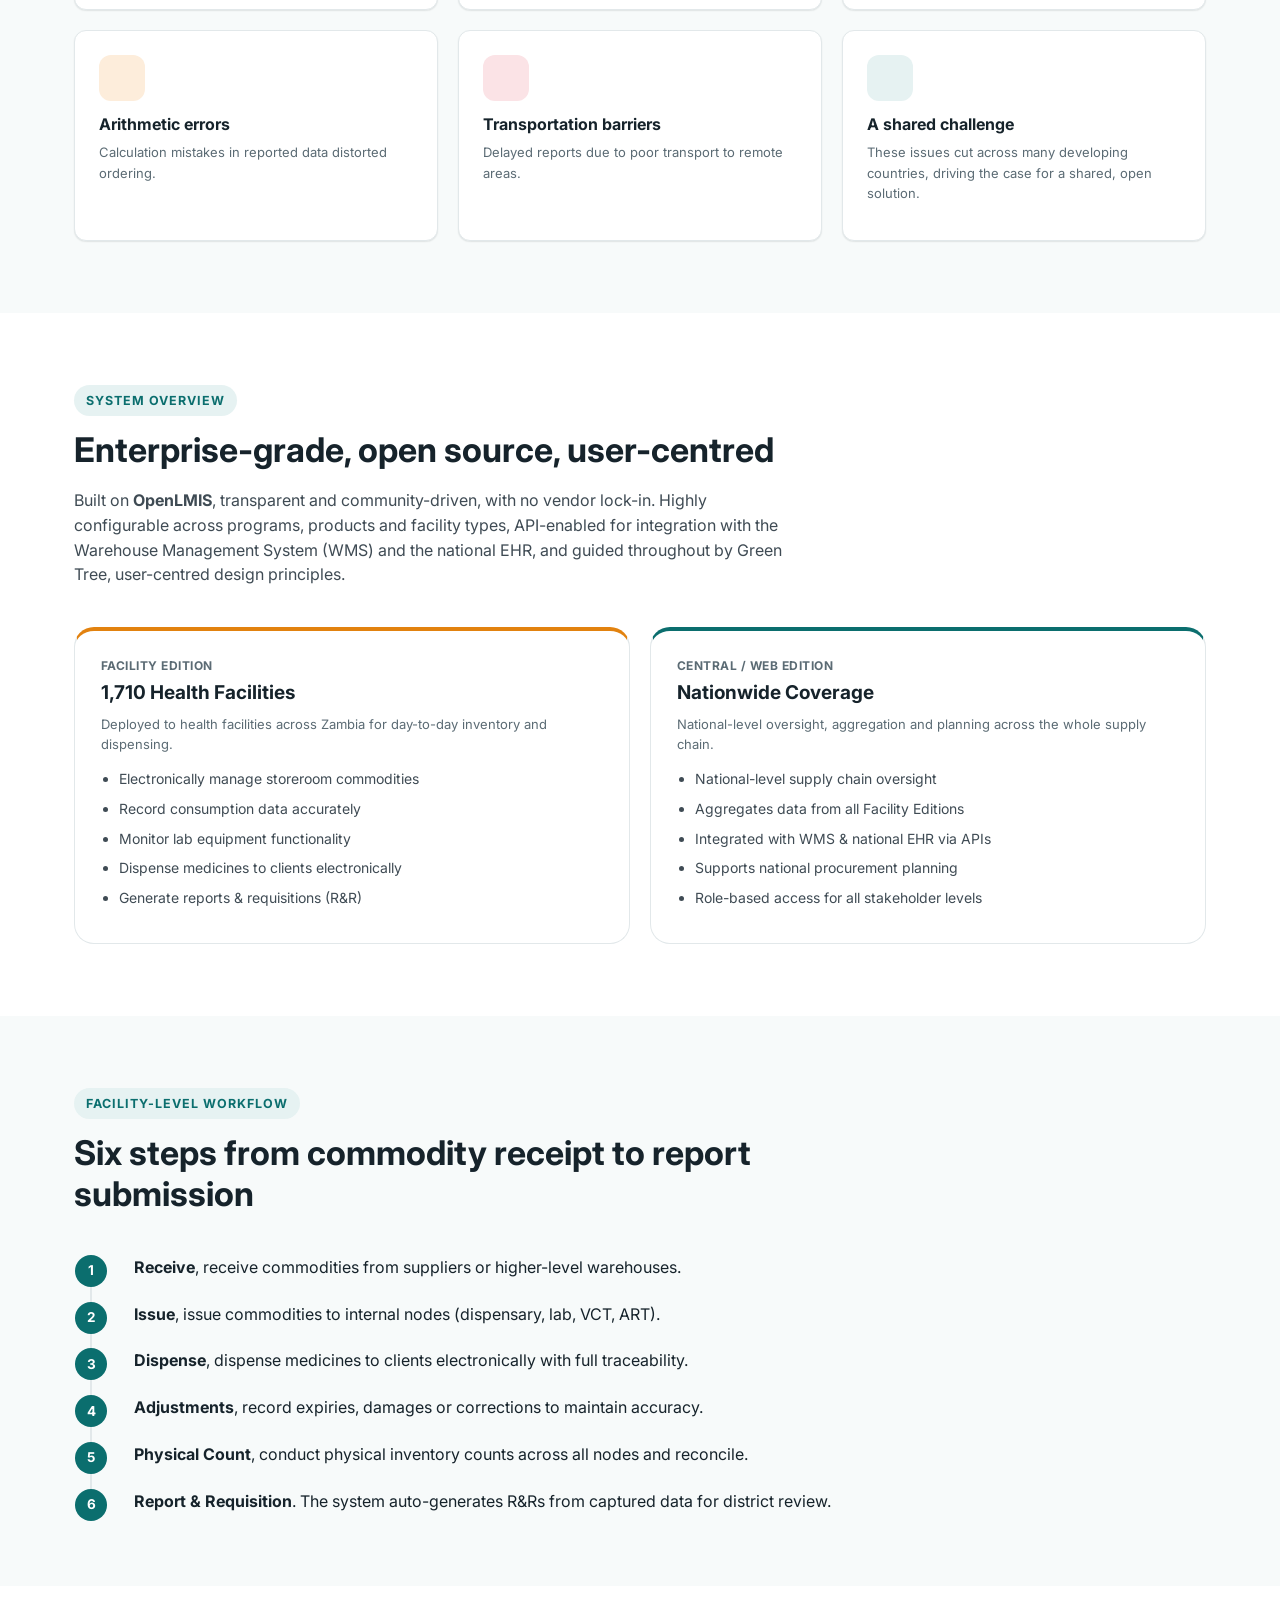
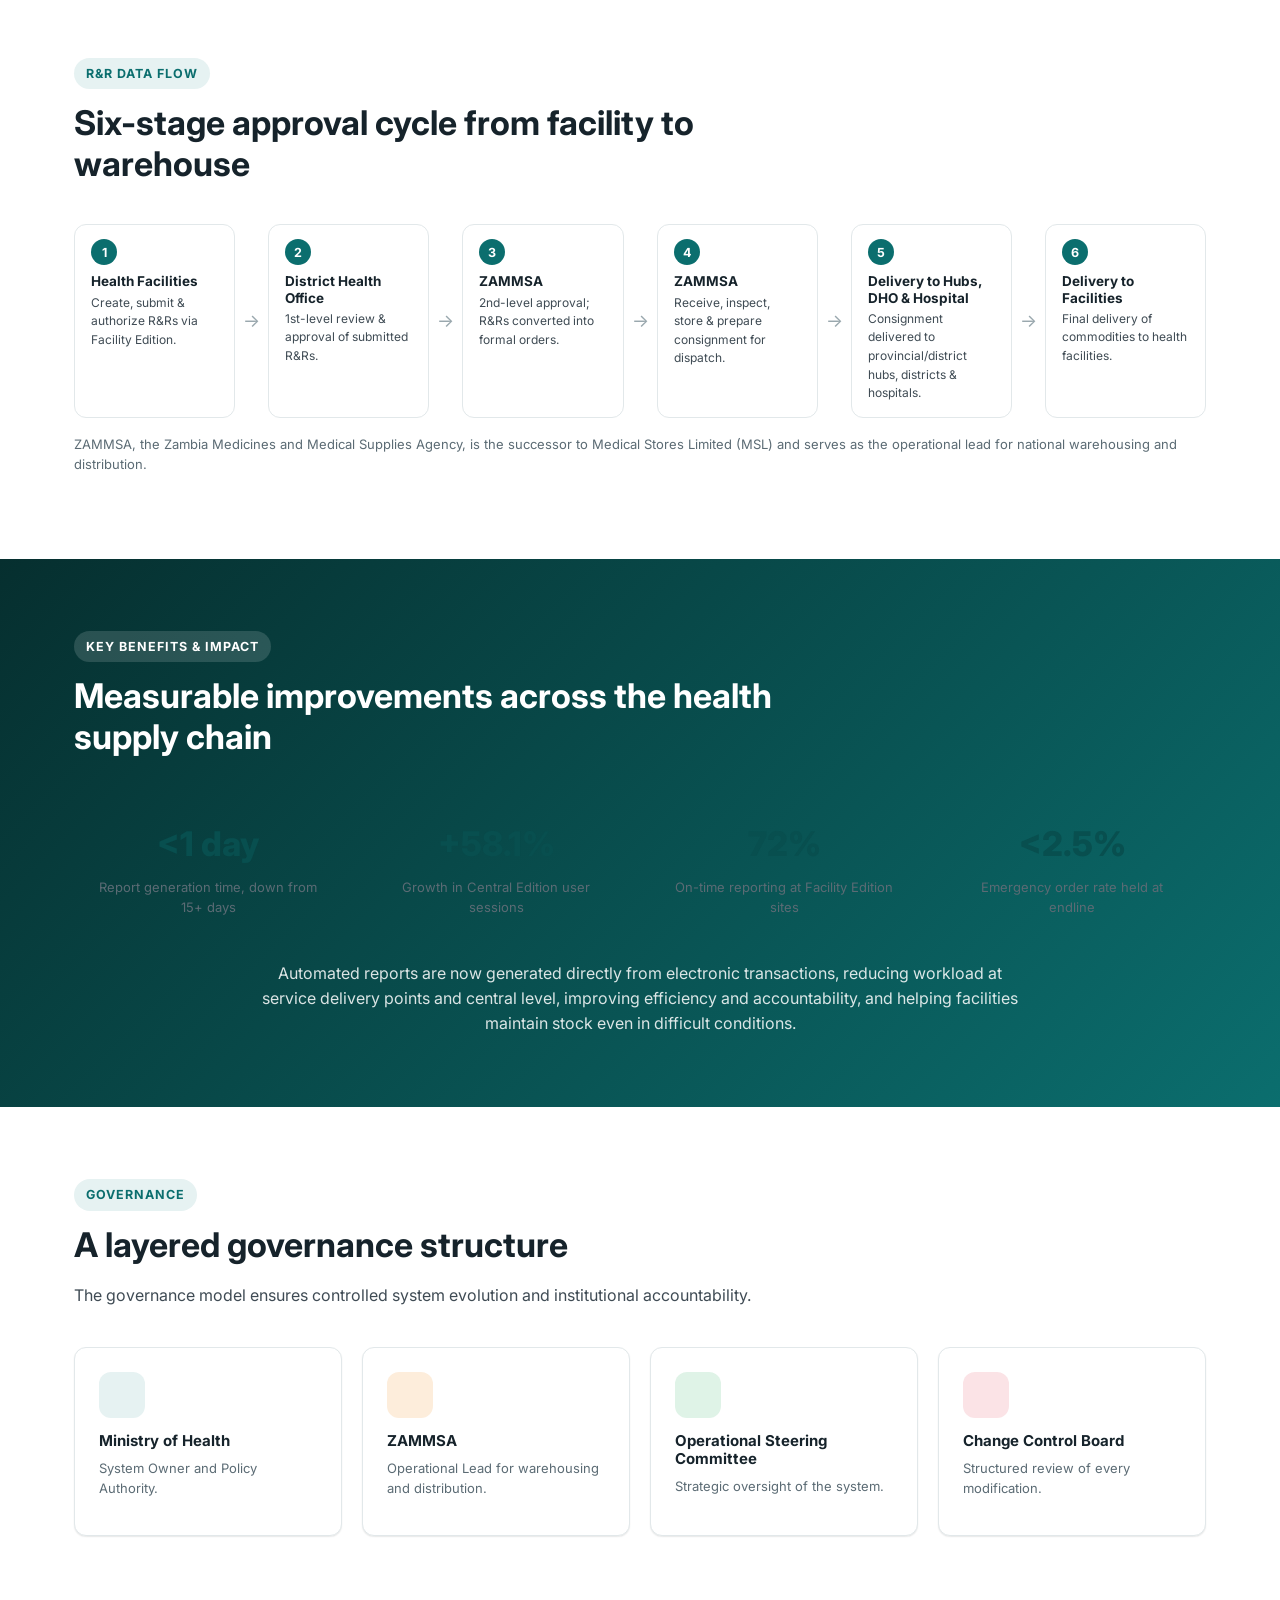
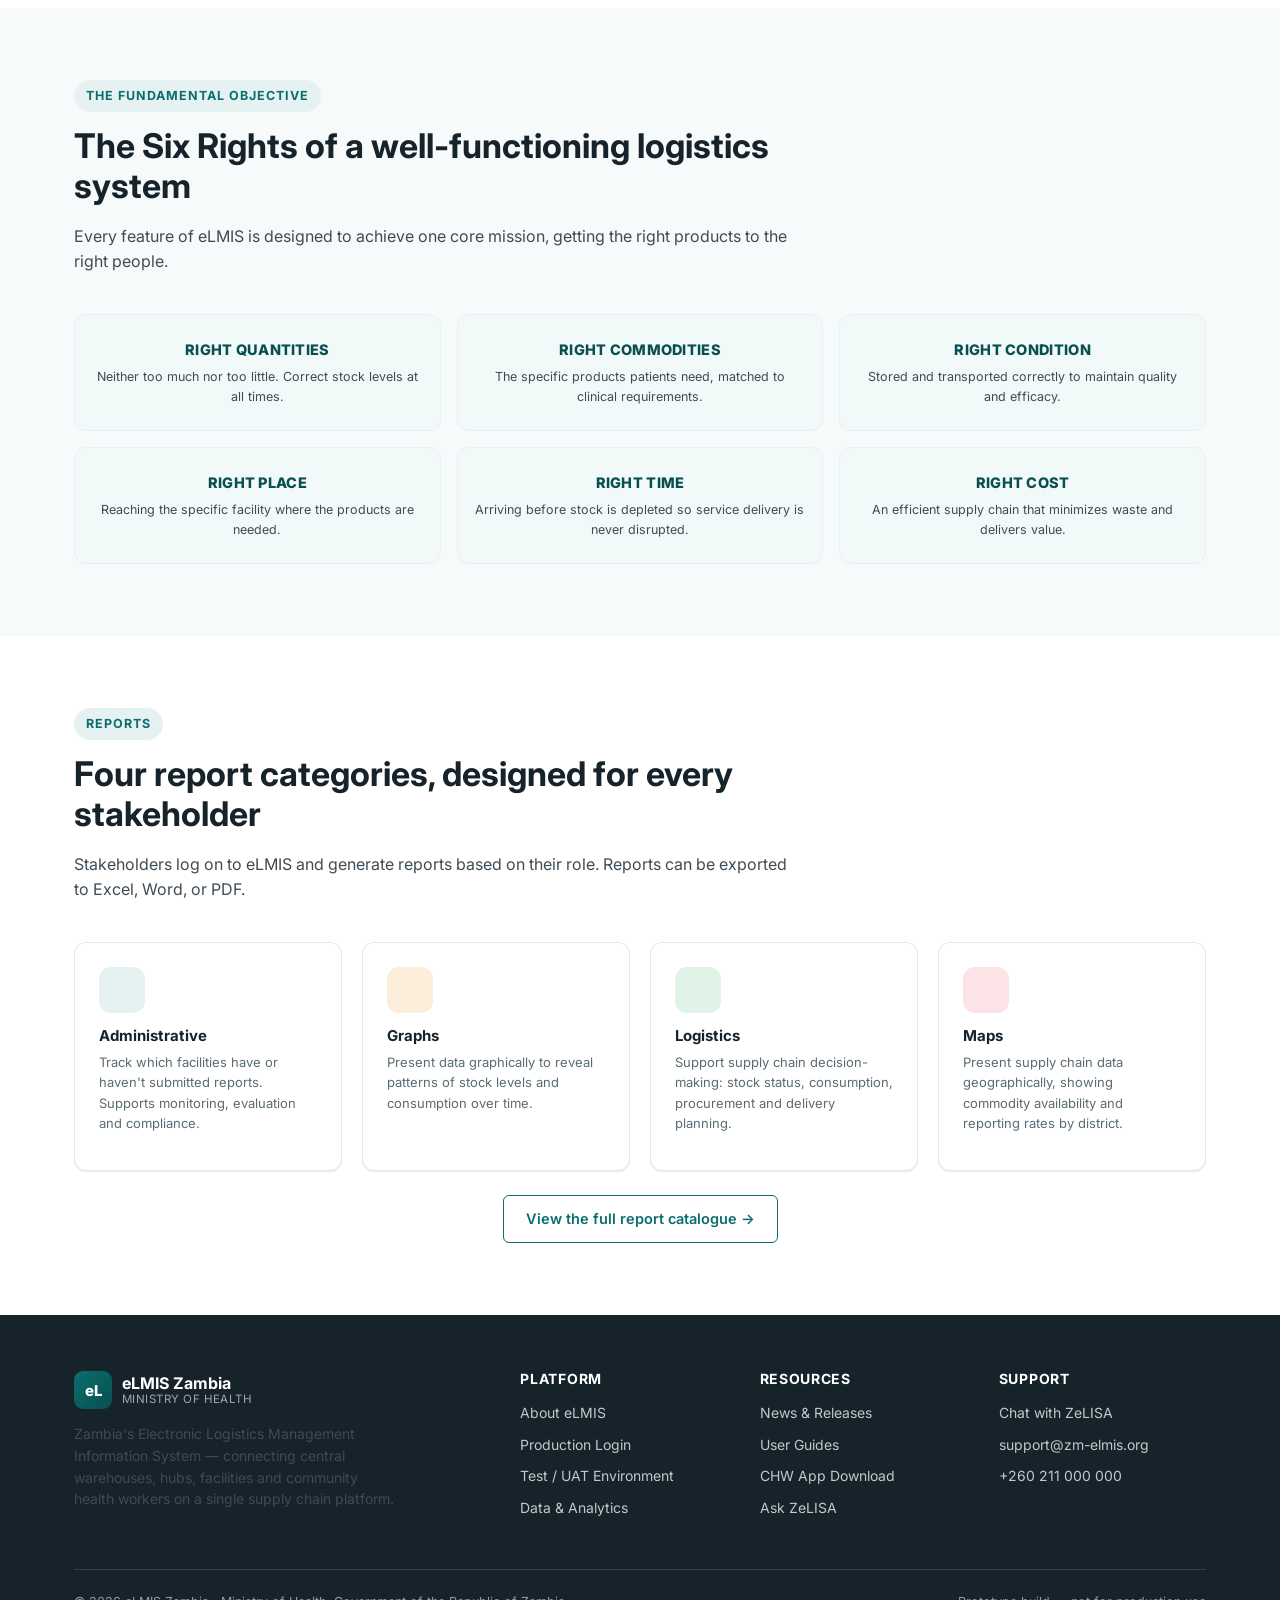
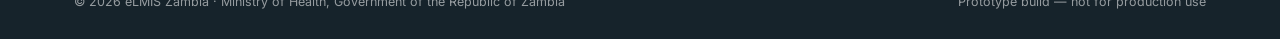
==== commit 28ddd43d: "Add files via upload" ====
--- a/about.html
+++ b/about.html
@@ -3,7 +3,7 @@
 <head>
 <meta charset="UTF-8" />
 <meta name="viewport" content="width=device-width, initial-scale=1.0" />
-<title>About eLMIS — eLMIS Zambia</title>
+<title>About eLMIS, eLMIS Zambia</title>
 <meta name="description" content="Background, history, editions, workflows and governance of Zambia's Electronic Logistics Management Information System (eLMIS)." />
 <link rel="preconnect" href="https://fonts.googleapis.com">
 <link href="https://fonts.googleapis.com/css2?family=Inter:wght@400;500;600;700;800&display=swap" rel="stylesheet">
@@ -30,7 +30,7 @@
     <div class="nav-cta">
       <a href="index.html#environments" class="btn btn-secondary btn-sm">Test Environment</a>
       <a href="https://zm-elmis.org/public/pages/login.html" target="_blank" rel="noopener" class="btn btn-primary btn-sm">Production Login</a>
-      <button class="nav-toggle" aria-label="Menu">☰</button>
+      <button class="nav-toggle" aria-label="Menu" data-icon="menu"></button>
     </div>
   </div>
 </header>
@@ -39,7 +39,7 @@
   <div class="container">
     <div class="breadcrumb"><a href="index.html">Home</a> / About</div>
     <h1>About eLMIS Zambia</h1>
-    <p style="max-width:700px; color:rgba(255,255,255,.85);">A national, open-source Electronic Logistics Management Information System — the single source of truth for logistics data and supply chain performance across Zambia's public health system.</p>
+    <p style="max-width:700px; color:rgba(255,255,255,.85);">A national, open-source Electronic Logistics Management Information System, and the single source of truth for logistics data and supply chain performance across Zambia's public health system.</p>
   </div>
 </section>
 
@@ -60,6 +60,10 @@
       <div class="timeline-item"><div class="year">2010</div><p>VillageReach, JSI, PATH &amp; the Rockefeller Foundation create OpenLMIS.</p></div>
       <div class="timeline-item"><div class="year">2011</div><p>Zambia &amp; Tanzania collaborate to develop a shared eLMIS vision.</p></div>
       <div class="timeline-item"><div class="year">2012</div><p>66 countries apply the HMN Health Information Systems assessment framework.</p></div>
+      <div class="timeline-item"><div class="year">2022</div><p>USAID eSCMIS Project presents the Zambia Supply Chain Portal conceptual model for end-to-end supply chain visibility.</p></div>
+      <div class="timeline-item"><div class="year">2024</div><p>National digitization review reports Central Edition at 100% coverage, Facility Edition at 54%, and the CHW App reaching 42% of facilities.</p></div>
+      <div class="timeline-item"><div class="year">2025</div><p>eLMIS Transition Ceremony (30 September) reports 72% on-time reporting at Facility Edition sites, a 58.1% rise in Central Edition user sessions, and emergency orders held below 2.5% across 1,707 facilities.</p></div>
+      <div class="timeline-item"><div class="year">Today</div><p>Facility Edition is live in 1,710 health facilities with Central Edition providing 100% national coverage, and report turnaround has fallen from 15+ days to under a day.</p></div>
     </div>
   </div>
 </section>
@@ -72,12 +76,12 @@
       <h2>Why an electronic solution became essential</h2>
     </div>
     <div class="card-grid cols-3">
-      <div class="card"><div class="icon-badge red">📄</div><h3 style="font-size:16px;">2,000+ paper reports/month</h3><p class="small">No mechanism to aggregate or access data in a timely way.</p></div>
-      <div class="card"><div class="icon-badge orange">✍️</div><h3 style="font-size:16px;">Manual, error-prone processes</h3><p class="small">Majority of logistics processes were paper-based.</p></div>
-      <div class="card"><div class="icon-badge red">📉</div><h3 style="font-size:16px;">Stockouts &amp; overstocks</h3><p class="small">Chronic commodity shortages and over-stocking at facilities.</p></div>
-      <div class="card"><div class="icon-badge orange">🧮</div><h3 style="font-size:16px;">Arithmetic errors</h3><p class="small">Calculation mistakes in reported data distorted ordering.</p></div>
-      <div class="card"><div class="icon-badge red">🚚</div><h3 style="font-size:16px;">Transportation barriers</h3><p class="small">Delayed reports due to poor transport to remote areas.</p></div>
-      <div class="card"><div class="icon-badge teal">🌍</div><h3 style="font-size:16px;">A shared challenge</h3><p class="small">These issues cut across many developing countries — driving the case for a shared, open solution.</p></div>
+      <div class="card"><div class="icon-badge red" data-icon="doc"></div><h3 style="font-size:16px;">2,000+ paper reports/month</h3><p class="small">No mechanism to aggregate or access data in a timely way.</p></div>
+      <div class="card"><div class="icon-badge orange" data-icon="pencil"></div><h3 style="font-size:16px;">Manual, error-prone processes</h3><p class="small">Majority of logistics processes were paper-based.</p></div>
+      <div class="card"><div class="icon-badge red" data-icon="trendDown"></div><h3 style="font-size:16px;">Stockouts &amp; overstocks</h3><p class="small">Chronic commodity shortages and over-stocking at facilities.</p></div>
+      <div class="card"><div class="icon-badge orange" data-icon="calculator"></div><h3 style="font-size:16px;">Arithmetic errors</h3><p class="small">Calculation mistakes in reported data distorted ordering.</p></div>
+      <div class="card"><div class="icon-badge red" data-icon="truck"></div><h3 style="font-size:16px;">Transportation barriers</h3><p class="small">Delayed reports due to poor transport to remote areas.</p></div>
+      <div class="card"><div class="icon-badge teal" data-icon="globe"></div><h3 style="font-size:16px;">A shared challenge</h3><p class="small">These issues cut across many developing countries, driving the case for a shared, open solution.</p></div>
     </div>
   </div>
 </section>
@@ -88,7 +92,7 @@
     <div class="section-head">
       <span class="eyebrow">System Overview</span>
       <h2>Enterprise-grade, open source, user-centred</h2>
-      <p>Built on <strong>OpenLMIS</strong> — transparent, community-driven, with no vendor lock-in. Highly configurable across programs, products and facility types, API-enabled for integration with the Warehouse Management System (WMS) and the national EHR, and guided throughout by Green Tree, user-centred design principles.</p>
+      <p>Built on <strong>OpenLMIS</strong>, transparent and community-driven, with no vendor lock-in. Highly configurable across programs, products and facility types, API-enabled for integration with the Warehouse Management System (WMS) and the national EHR, and guided throughout by Green Tree, user-centred design principles.</p>
     </div>
 
     <div class="card-grid cols-2">
@@ -128,12 +132,12 @@
       <h2>Six steps from commodity receipt to report submission</h2>
     </div>
     <ol class="steps">
-      <li><strong>Receive</strong> — receive commodities from suppliers or higher-level warehouses.</li>
-      <li><strong>Issue</strong> — issue commodities to internal nodes (dispensary, lab, VCT, ART).</li>
-      <li><strong>Dispense</strong> — dispense medicines to clients electronically with full traceability.</li>
-      <li><strong>Adjustments</strong> — record expiries, damages or corrections to maintain accuracy.</li>
-      <li><strong>Physical Count</strong> — conduct physical inventory counts across all nodes and reconcile.</li>
-      <li><strong>Report &amp; Requisition</strong> — the system auto-generates R&amp;Rs from captured data for district review.</li>
+      <li><strong>Receive</strong>, receive commodities from suppliers or higher-level warehouses.</li>
+      <li><strong>Issue</strong>, issue commodities to internal nodes (dispensary, lab, VCT, ART).</li>
+      <li><strong>Dispense</strong>, dispense medicines to clients electronically with full traceability.</li>
+      <li><strong>Adjustments</strong>, record expiries, damages or corrections to maintain accuracy.</li>
+      <li><strong>Physical Count</strong>, conduct physical inventory counts across all nodes and reconcile.</li>
+      <li><strong>Report &amp; Requisition</strong>. The system auto-generates R&amp;Rs from captured data for district review.</li>
     </ol>
   </div>
 </section>
@@ -150,15 +154,15 @@
       <div class="flow-arrow">→</div>
       <div class="flow-step"><div class="flow-num">2</div><h4>District Health Office</h4><p>1st-level review &amp; approval of submitted R&amp;Rs.</p></div>
       <div class="flow-arrow">→</div>
-      <div class="flow-step"><div class="flow-num">3</div><h4>ZAMMSA / CMST</h4><p>2nd-level approval; R&amp;Rs converted into formal orders.</p></div>
-      <div class="flow-arrow">→</div>
-      <div class="flow-step"><div class="flow-num">4</div><h4>CMST / Bolloré</h4><p>Receive, inspect, store &amp; prepare consignment for dispatch.</p></div>
-      <div class="flow-arrow">→</div>
-      <div class="flow-step"><div class="flow-num">5</div><h4>Delivery to DHO/Hospital</h4><p>Consignment delivered to districts &amp; hospitals.</p></div>
+      <div class="flow-step"><div class="flow-num">3</div><h4>ZAMMSA</h4><p>2nd-level approval; R&amp;Rs converted into formal orders.</p></div>
+      <div class="flow-arrow">→</div>
+      <div class="flow-step"><div class="flow-num">4</div><h4>ZAMMSA</h4><p>Receive, inspect, store &amp; prepare consignment for dispatch.</p></div>
+      <div class="flow-arrow">→</div>
+      <div class="flow-step"><div class="flow-num">5</div><h4>Delivery to Hubs, DHO &amp; Hospital</h4><p>Consignment delivered to provincial/district hubs, districts &amp; hospitals.</p></div>
       <div class="flow-arrow">→</div>
       <div class="flow-step"><div class="flow-num">6</div><h4>Delivery to Facilities</h4><p>Final delivery of commodities to health facilities.</p></div>
     </div>
-    <p class="small" style="margin-top:16px;">ZAMMSA — the Zambia Medicines and Medical Supplies Agency — is the successor to Medical Stores Limited (MSL) and serves as the operational lead for national warehousing and distribution.</p>
+    <p class="small" style="margin-top:16px;">ZAMMSA, the Zambia Medicines and Medical Supplies Agency, is the successor to Medical Stores Limited (MSL) and serves as the operational lead for national warehousing and distribution.</p>
   </div>
 </section>
 
@@ -190,10 +194,10 @@
       <p>The governance model ensures controlled system evolution and institutional accountability.</p>
     </div>
     <div class="card-grid cols-4">
-      <div class="card"><div class="icon-badge teal">🏛</div><h3 style="font-size:15px;">Ministry of Health</h3><p class="small">System Owner and Policy Authority.</p></div>
-      <div class="card"><div class="icon-badge orange">🏬</div><h3 style="font-size:15px;">ZAMMSA</h3><p class="small">Operational Lead for warehousing and distribution.</p></div>
-      <div class="card"><div class="icon-badge green">🧭</div><h3 style="font-size:15px;">Operational Steering Committee</h3><p class="small">Strategic oversight of the system.</p></div>
-      <div class="card"><div class="icon-badge red">🔧</div><h3 style="font-size:15px;">Change Control Board</h3><p class="small">Structured review of every modification.</p></div>
+      <div class="card"><div class="icon-badge teal" data-icon="building"></div><h3 style="font-size:15px;">Ministry of Health</h3><p class="small">System Owner and Policy Authority.</p></div>
+      <div class="card"><div class="icon-badge orange" data-icon="warehouse"></div><h3 style="font-size:15px;">ZAMMSA</h3><p class="small">Operational Lead for warehousing and distribution.</p></div>
+      <div class="card"><div class="icon-badge green" data-icon="compass"></div><h3 style="font-size:15px;">Operational Steering Committee</h3><p class="small">Strategic oversight of the system.</p></div>
+      <div class="card"><div class="icon-badge red" data-icon="wrench"></div><h3 style="font-size:15px;">Change Control Board</h3><p class="small">Structured review of every modification.</p></div>
     </div>
   </div>
 </section>
@@ -204,10 +208,10 @@
     <div class="section-head">
       <span class="eyebrow">The Fundamental Objective</span>
       <h2>The Six Rights of a well-functioning logistics system</h2>
-      <p>Every feature of eLMIS is designed to achieve one core mission — getting the right products to the right people.</p>
+      <p>Every feature of eLMIS is designed to achieve one core mission, getting the right products to the right people.</p>
     </div>
     <div class="rights-grid">
-      <div class="right-box"><div class="right-title">RIGHT QUANTITIES</div><p>Neither too much nor too little — correct stock levels at all times.</p></div>
+      <div class="right-box"><div class="right-title">RIGHT QUANTITIES</div><p>Neither too much nor too little. Correct stock levels at all times.</p></div>
       <div class="right-box"><div class="right-title">RIGHT COMMODITIES</div><p>The specific products patients need, matched to clinical requirements.</p></div>
       <div class="right-box"><div class="right-title">RIGHT CONDITION</div><p>Stored and transported correctly to maintain quality and efficacy.</p></div>
       <div class="right-box"><div class="right-title">RIGHT PLACE</div><p>Reaching the specific facility where the products are needed.</p></div>
@@ -226,10 +230,10 @@
       <p>Stakeholders log on to eLMIS and generate reports based on their role. Reports can be exported to Excel, Word, or PDF.</p>
     </div>
     <div class="card-grid cols-4">
-      <div class="card"><div class="icon-badge teal">📋</div><h3 style="font-size:15px;">Administrative</h3><p class="small">Track which facilities have or haven't submitted reports — supports monitoring, evaluation and compliance.</p></div>
-      <div class="card"><div class="icon-badge orange">📈</div><h3 style="font-size:15px;">Graphs</h3><p class="small">Present data graphically to reveal patterns of stock levels and consumption over time.</p></div>
-      <div class="card"><div class="icon-badge green">🚛</div><h3 style="font-size:15px;">Logistics</h3><p class="small">Support supply chain decision-making: stock status, consumption, procurement and delivery planning.</p></div>
-      <div class="card"><div class="icon-badge red">🗺</div><h3 style="font-size:15px;">Maps</h3><p class="small">Present supply chain data geographically — commodity availability and reporting rates by district.</p></div>
+      <div class="card"><div class="icon-badge teal" data-icon="clipboard"></div><h3 style="font-size:15px;">Administrative</h3><p class="small">Track which facilities have or haven't submitted reports. Supports monitoring, evaluation and compliance.</p></div>
+      <div class="card"><div class="icon-badge orange" data-icon="trendUp"></div><h3 style="font-size:15px;">Graphs</h3><p class="small">Present data graphically to reveal patterns of stock levels and consumption over time.</p></div>
+      <div class="card"><div class="icon-badge green" data-icon="truck"></div><h3 style="font-size:15px;">Logistics</h3><p class="small">Support supply chain decision-making: stock status, consumption, procurement and delivery planning.</p></div>
+      <div class="card"><div class="icon-badge red" data-icon="map"></div><h3 style="font-size:15px;">Maps</h3><p class="small">Present supply chain data geographically, showing commodity availability and reporting rates by district.</p></div>
     </div>
     <div class="text-center" style="margin-top:24px;">
       <a href="tools-guides.html#report-catalogue" class="btn btn-secondary">View the full report catalogue →</a>
